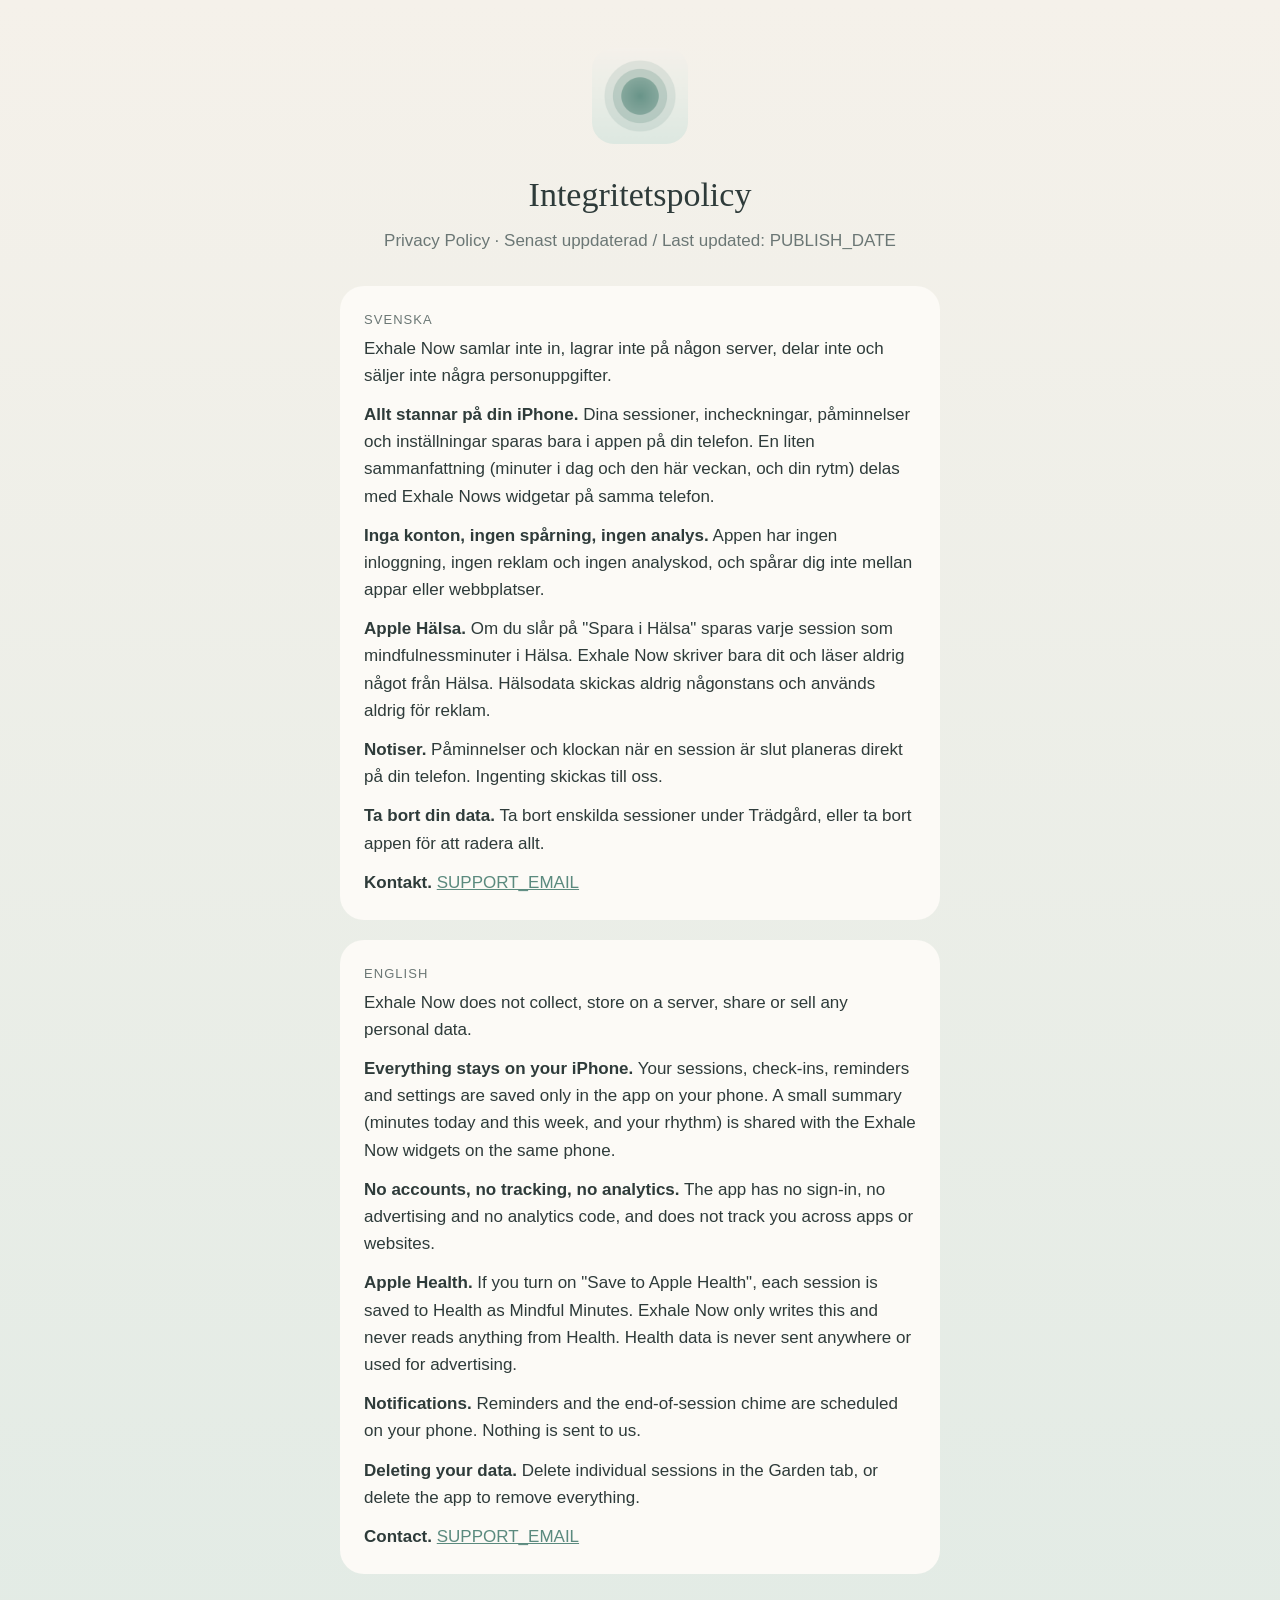
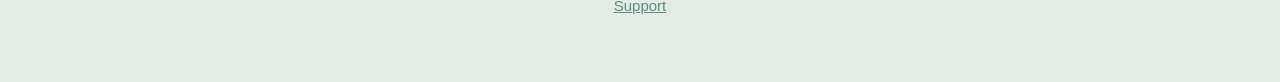
==== privacy.html @ b83216d8 "Prepare App Store release: pages, store texts and screenshots - Website/: support page and privacy p" ====
<!doctype html>
<html lang="sv">
<head>
  <meta charset="utf-8">
  <meta name="viewport" content="width=device-width, initial-scale=1">
  <title>Exhale Now: Privacy Policy</title>
  <link rel="stylesheet" href="style.css">
</head>
<body>
<main>
  <header>
    <img src="icon.png" alt="">
    <h1>Integritetspolicy</h1>
    <p>Privacy Policy · Senast uppdaterad / Last updated: PUBLISH_DATE</p>
  </header>

  <section>
    <div class="lang">Svenska</div>
    <p>Exhale Now samlar inte in, lagrar inte på någon server, delar inte och säljer inte några personuppgifter.</p>
    <p><strong>Allt stannar på din iPhone.</strong> Dina sessioner, incheckningar, påminnelser och inställningar sparas bara i appen på din telefon. En liten sammanfattning (minuter i dag och den här veckan, och din rytm) delas med Exhale Nows widgetar på samma telefon.</p>
    <p><strong>Inga konton, ingen spårning, ingen analys.</strong> Appen har ingen inloggning, ingen reklam och ingen analyskod, och spårar dig inte mellan appar eller webbplatser.</p>
    <p><strong>Apple Hälsa.</strong> Om du slår på "Spara i Hälsa" sparas varje session som mindfulnessminuter i Hälsa. Exhale Now skriver bara dit och läser aldrig något från Hälsa. Hälsodata skickas aldrig någonstans och används aldrig för reklam.</p>
    <p><strong>Notiser.</strong> Påminnelser och klockan när en session är slut planeras direkt på din telefon. Ingenting skickas till oss.</p>
    <p><strong>Ta bort din data.</strong> Ta bort enskilda sessioner under Trädgård, eller ta bort appen för att radera allt.</p>
    <p><strong>Kontakt.</strong> <a href="mailto:SUPPORT_EMAIL">SUPPORT_EMAIL</a></p>
  </section>

  <section>
    <div class="lang">English</div>
    <p>Exhale Now does not collect, store on a server, share or sell any personal data.</p>
    <p><strong>Everything stays on your iPhone.</strong> Your sessions, check-ins, reminders and settings are saved only in the app on your phone. A small summary (minutes today and this week, and your rhythm) is shared with the Exhale Now widgets on the same phone.</p>
    <p><strong>No accounts, no tracking, no analytics.</strong> The app has no sign-in, no advertising and no analytics code, and does not track you across apps or websites.</p>
    <p><strong>Apple Health.</strong> If you turn on "Save to Apple Health", each session is saved to Health as Mindful Minutes. Exhale Now only writes this and never reads anything from Health. Health data is never sent anywhere or used for advertising.</p>
    <p><strong>Notifications.</strong> Reminders and the end-of-session chime are scheduled on your phone. Nothing is sent to us.</p>
    <p><strong>Deleting your data.</strong> Delete individual sessions in the Garden tab, or delete the app to remove everything.</p>
    <p><strong>Contact.</strong> <a href="mailto:SUPPORT_EMAIL">SUPPORT_EMAIL</a></p>
  </section>

  <nav><a href="index.html">Support</a></nav>
</main>
</body>
</html>
---- style.css ----
/* Same calm colors as the app (Assets.xcassets). */
:root {
  --sage: #5B8A7E;
  --sand: #F5F1EA;
  --mist: #E2EBE5;
  --ink: #2E3B3A;
  --card: #FCFAF6;
  --muted: #6B7775;
}

@media (prefers-color-scheme: dark) {
  :root {
    --sage: #93C2B4;
    --sand: #111819;
    --mist: #1A2726;
    --ink: #E4EBE8;
    --card: #1D2827;
    --muted: #9AA6A3;
  }
}

* { box-sizing: border-box; }

body {
  margin: 0;
  min-height: 100vh;
  background: linear-gradient(var(--sand), var(--mist));
  color: var(--ink);
  font: 17px/1.6 -apple-system, BlinkMacSystemFont, "Helvetica Neue", sans-serif;
}

main {
  max-width: 640px;
  margin: 0 auto;
  padding: 48px 20px 64px;
}

header { text-align: center; margin-bottom: 32px; }
header img { width: 96px; height: 96px; border-radius: 22px; }

h1, h2 { font-family: "New York", Georgia, serif; font-weight: 500; }
h1 { font-size: 34px; margin: 16px 0 4px; }
h2 { font-size: 22px; margin: 0 0 8px; }
header p { margin: 0; color: var(--muted); }

section {
  background: var(--card);
  border-radius: 24px;
  padding: 24px;
  margin-bottom: 20px;
}

section p { margin: 0 0 12px; }
section p:last-child { margin-bottom: 0; }

a { color: var(--sage); }
nav { text-align: center; color: var(--muted); font-size: 15px; }
.lang { color: var(--muted); font-size: 13px; letter-spacing: 0.08em; text-transform: uppercase; margin-bottom: 4px; }
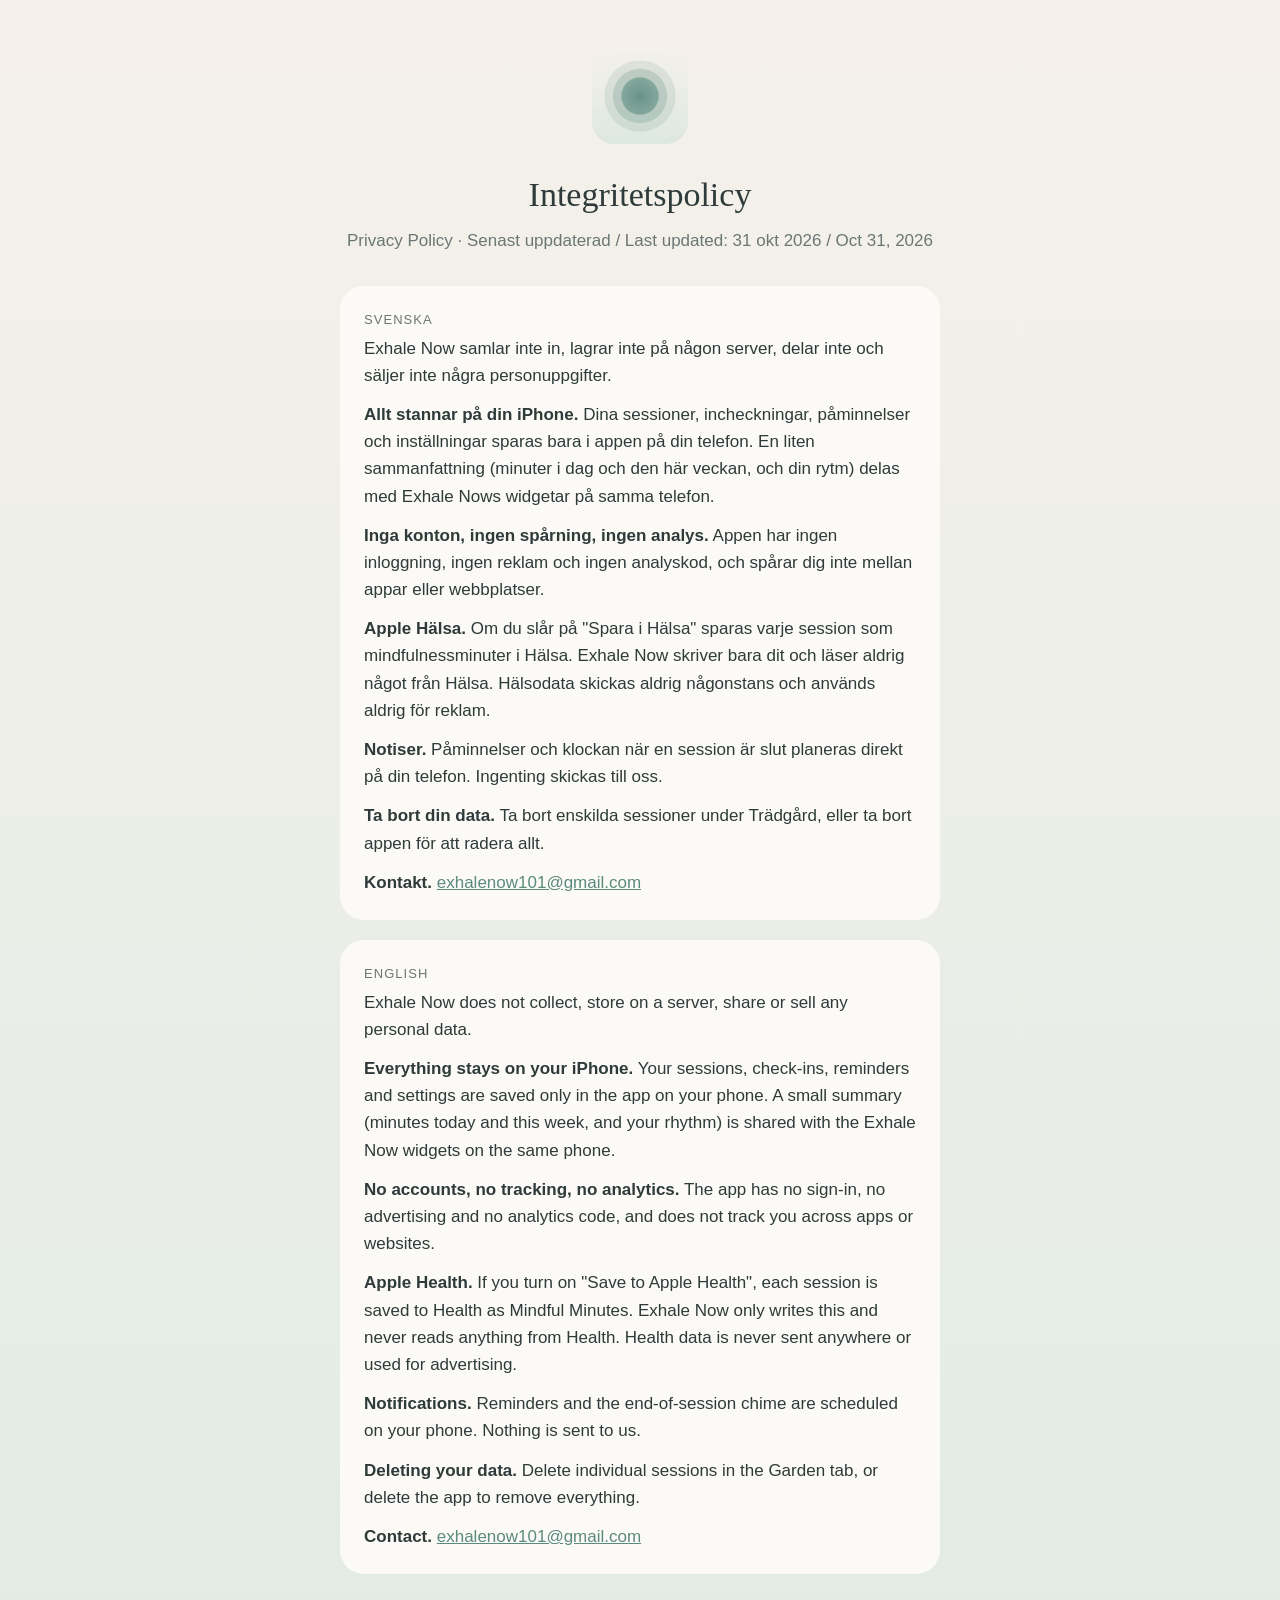
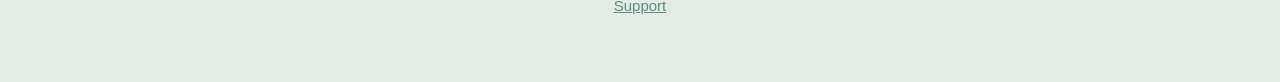
==== commit e98f0f63: "Add support email to the website Co-Authored-By: Claude Opus 5.5 <noreply@anthropic.com>" ====
--- a/privacy.html
+++ b/privacy.html
@@ -11,7 +11,7 @@
   <header>
     <img src="icon.png" alt="">
     <h1>Integritetspolicy</h1>
-    <p>Privacy Policy · Senast uppdaterad / Last updated: PUBLISH_DATE</p>
+    <p>Privacy Policy · Senast uppdaterad / Last updated: 31 okt 2026 / Oct 31, 2026</p>
   </header>
 
   <section>
@@ -22,7 +22,7 @@
     <p><strong>Apple Hälsa.</strong> Om du slår på "Spara i Hälsa" sparas varje session som mindfulnessminuter i Hälsa. Exhale Now skriver bara dit och läser aldrig något från Hälsa. Hälsodata skickas aldrig någonstans och används aldrig för reklam.</p>
     <p><strong>Notiser.</strong> Påminnelser och klockan när en session är slut planeras direkt på din telefon. Ingenting skickas till oss.</p>
     <p><strong>Ta bort din data.</strong> Ta bort enskilda sessioner under Trädgård, eller ta bort appen för att radera allt.</p>
-    <p><strong>Kontakt.</strong> <a href="mailto:SUPPORT_EMAIL">SUPPORT_EMAIL</a></p>
+    <p><strong>Kontakt.</strong> <a href="mailto:exhalenow101@gmail.com">exhalenow101@gmail.com</a></p>
   </section>
 
   <section>
@@ -33,7 +33,7 @@
     <p><strong>Apple Health.</strong> If you turn on "Save to Apple Health", each session is saved to Health as Mindful Minutes. Exhale Now only writes this and never reads anything from Health. Health data is never sent anywhere or used for advertising.</p>
     <p><strong>Notifications.</strong> Reminders and the end-of-session chime are scheduled on your phone. Nothing is sent to us.</p>
     <p><strong>Deleting your data.</strong> Delete individual sessions in the Garden tab, or delete the app to remove everything.</p>
-    <p><strong>Contact.</strong> <a href="mailto:SUPPORT_EMAIL">SUPPORT_EMAIL</a></p>
+    <p><strong>Contact.</strong> <a href="mailto:exhalenow101@gmail.com">exhalenow101@gmail.com</a></p>
   </section>
 
   <nav><a href="index.html">Support</a></nav>
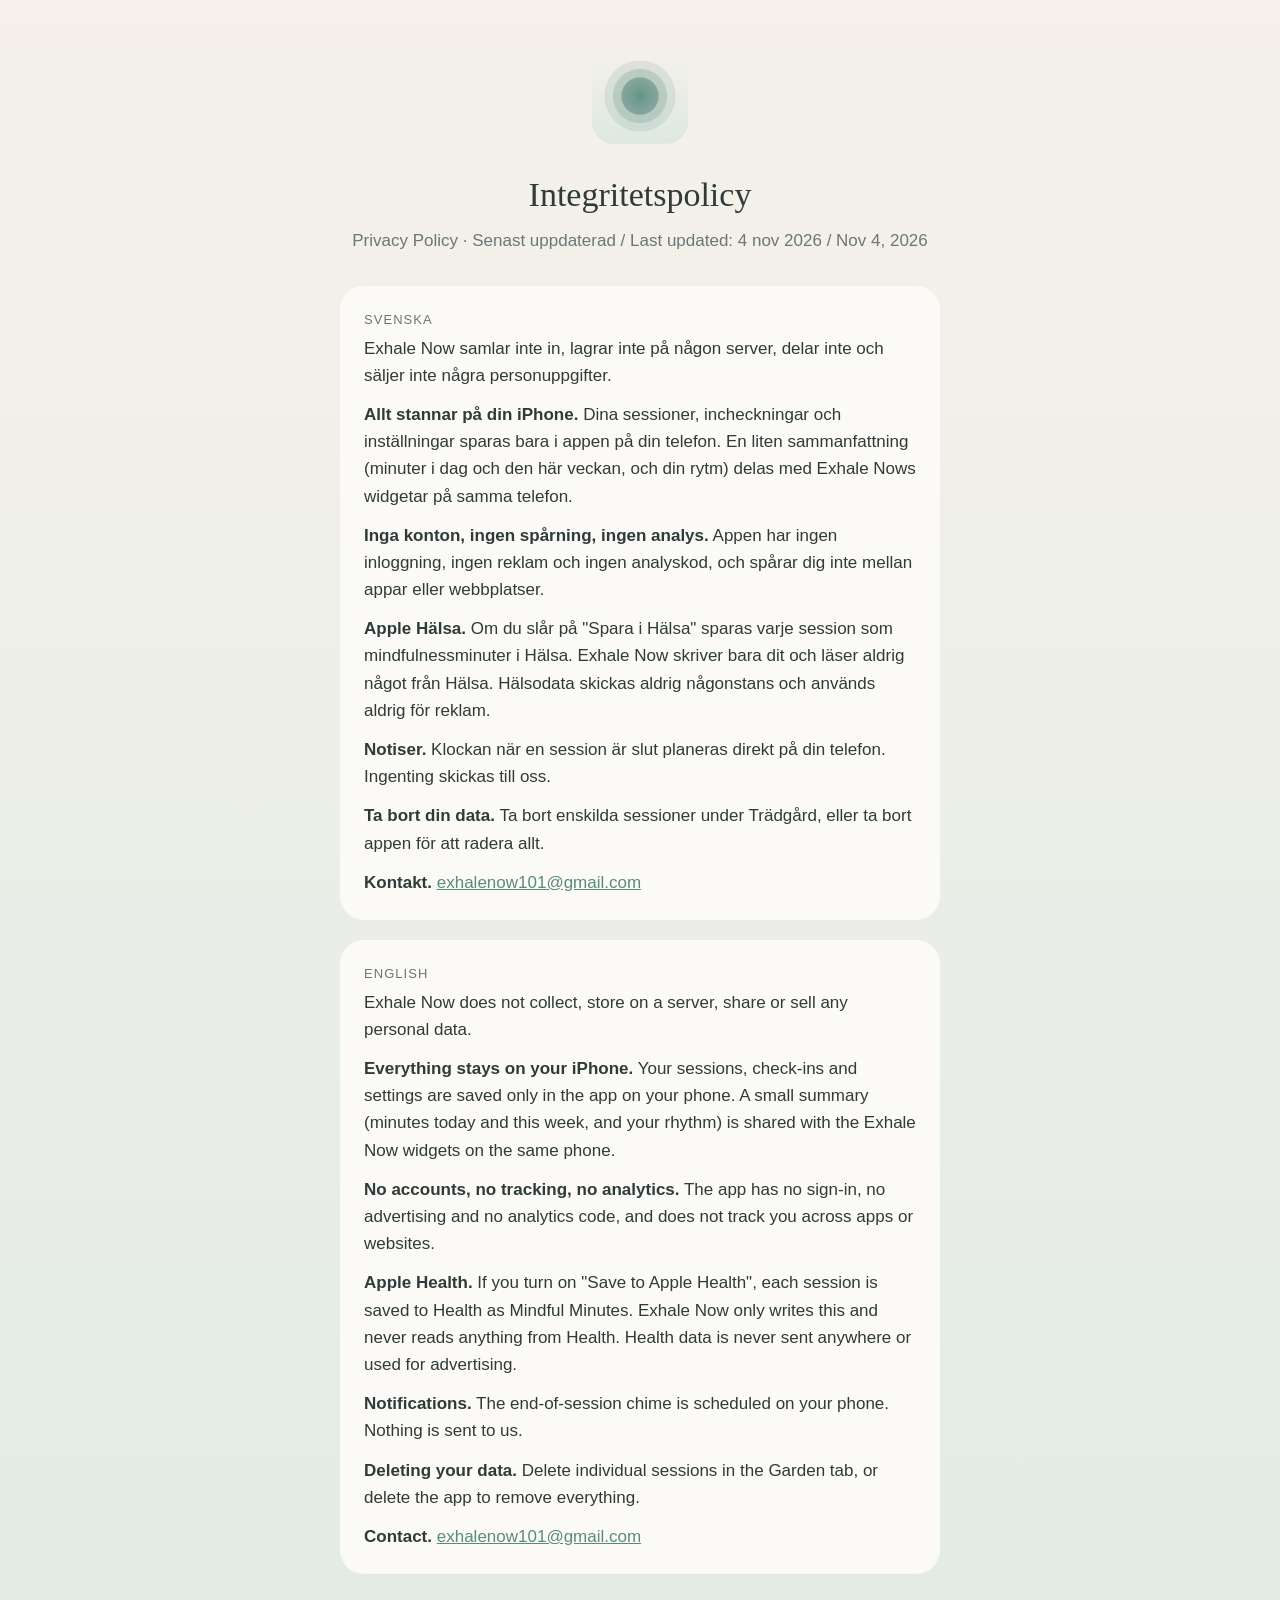
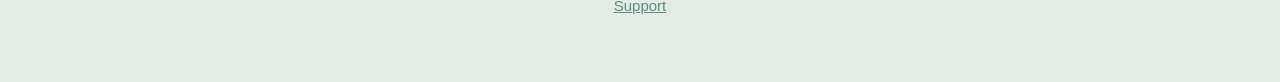
==== commit 4e502f27: "Remove reminders The Reminders tab, smart reminders and own times are gone. Stats stay. The only not" ====
--- a/privacy.html
+++ b/privacy.html
@@ -11,16 +11,16 @@
   <header>
     <img src="icon.png" alt="">
     <h1>Integritetspolicy</h1>
-    <p>Privacy Policy · Senast uppdaterad / Last updated: 31 okt 2026 / Oct 31, 2026</p>
+    <p>Privacy Policy · Senast uppdaterad / Last updated: 4 nov 2026 / Nov 4, 2026</p>
   </header>
 
   <section>
     <div class="lang">Svenska</div>
     <p>Exhale Now samlar inte in, lagrar inte på någon server, delar inte och säljer inte några personuppgifter.</p>
-    <p><strong>Allt stannar på din iPhone.</strong> Dina sessioner, incheckningar, påminnelser och inställningar sparas bara i appen på din telefon. En liten sammanfattning (minuter i dag och den här veckan, och din rytm) delas med Exhale Nows widgetar på samma telefon.</p>
+    <p><strong>Allt stannar på din iPhone.</strong> Dina sessioner, incheckningar och inställningar sparas bara i appen på din telefon. En liten sammanfattning (minuter i dag och den här veckan, och din rytm) delas med Exhale Nows widgetar på samma telefon.</p>
     <p><strong>Inga konton, ingen spårning, ingen analys.</strong> Appen har ingen inloggning, ingen reklam och ingen analyskod, och spårar dig inte mellan appar eller webbplatser.</p>
     <p><strong>Apple Hälsa.</strong> Om du slår på "Spara i Hälsa" sparas varje session som mindfulnessminuter i Hälsa. Exhale Now skriver bara dit och läser aldrig något från Hälsa. Hälsodata skickas aldrig någonstans och används aldrig för reklam.</p>
-    <p><strong>Notiser.</strong> Påminnelser och klockan när en session är slut planeras direkt på din telefon. Ingenting skickas till oss.</p>
+    <p><strong>Notiser.</strong> Klockan när en session är slut planeras direkt på din telefon. Ingenting skickas till oss.</p>
     <p><strong>Ta bort din data.</strong> Ta bort enskilda sessioner under Trädgård, eller ta bort appen för att radera allt.</p>
     <p><strong>Kontakt.</strong> <a href="mailto:exhalenow101@gmail.com">exhalenow101@gmail.com</a></p>
   </section>
@@ -28,10 +28,10 @@
   <section>
     <div class="lang">English</div>
     <p>Exhale Now does not collect, store on a server, share or sell any personal data.</p>
-    <p><strong>Everything stays on your iPhone.</strong> Your sessions, check-ins, reminders and settings are saved only in the app on your phone. A small summary (minutes today and this week, and your rhythm) is shared with the Exhale Now widgets on the same phone.</p>
+    <p><strong>Everything stays on your iPhone.</strong> Your sessions, check-ins and settings are saved only in the app on your phone. A small summary (minutes today and this week, and your rhythm) is shared with the Exhale Now widgets on the same phone.</p>
     <p><strong>No accounts, no tracking, no analytics.</strong> The app has no sign-in, no advertising and no analytics code, and does not track you across apps or websites.</p>
     <p><strong>Apple Health.</strong> If you turn on "Save to Apple Health", each session is saved to Health as Mindful Minutes. Exhale Now only writes this and never reads anything from Health. Health data is never sent anywhere or used for advertising.</p>
-    <p><strong>Notifications.</strong> Reminders and the end-of-session chime are scheduled on your phone. Nothing is sent to us.</p>
+    <p><strong>Notifications.</strong> The end-of-session chime is scheduled on your phone. Nothing is sent to us.</p>
     <p><strong>Deleting your data.</strong> Delete individual sessions in the Garden tab, or delete the app to remove everything.</p>
     <p><strong>Contact.</strong> <a href="mailto:exhalenow101@gmail.com">exhalenow101@gmail.com</a></p>
   </section>
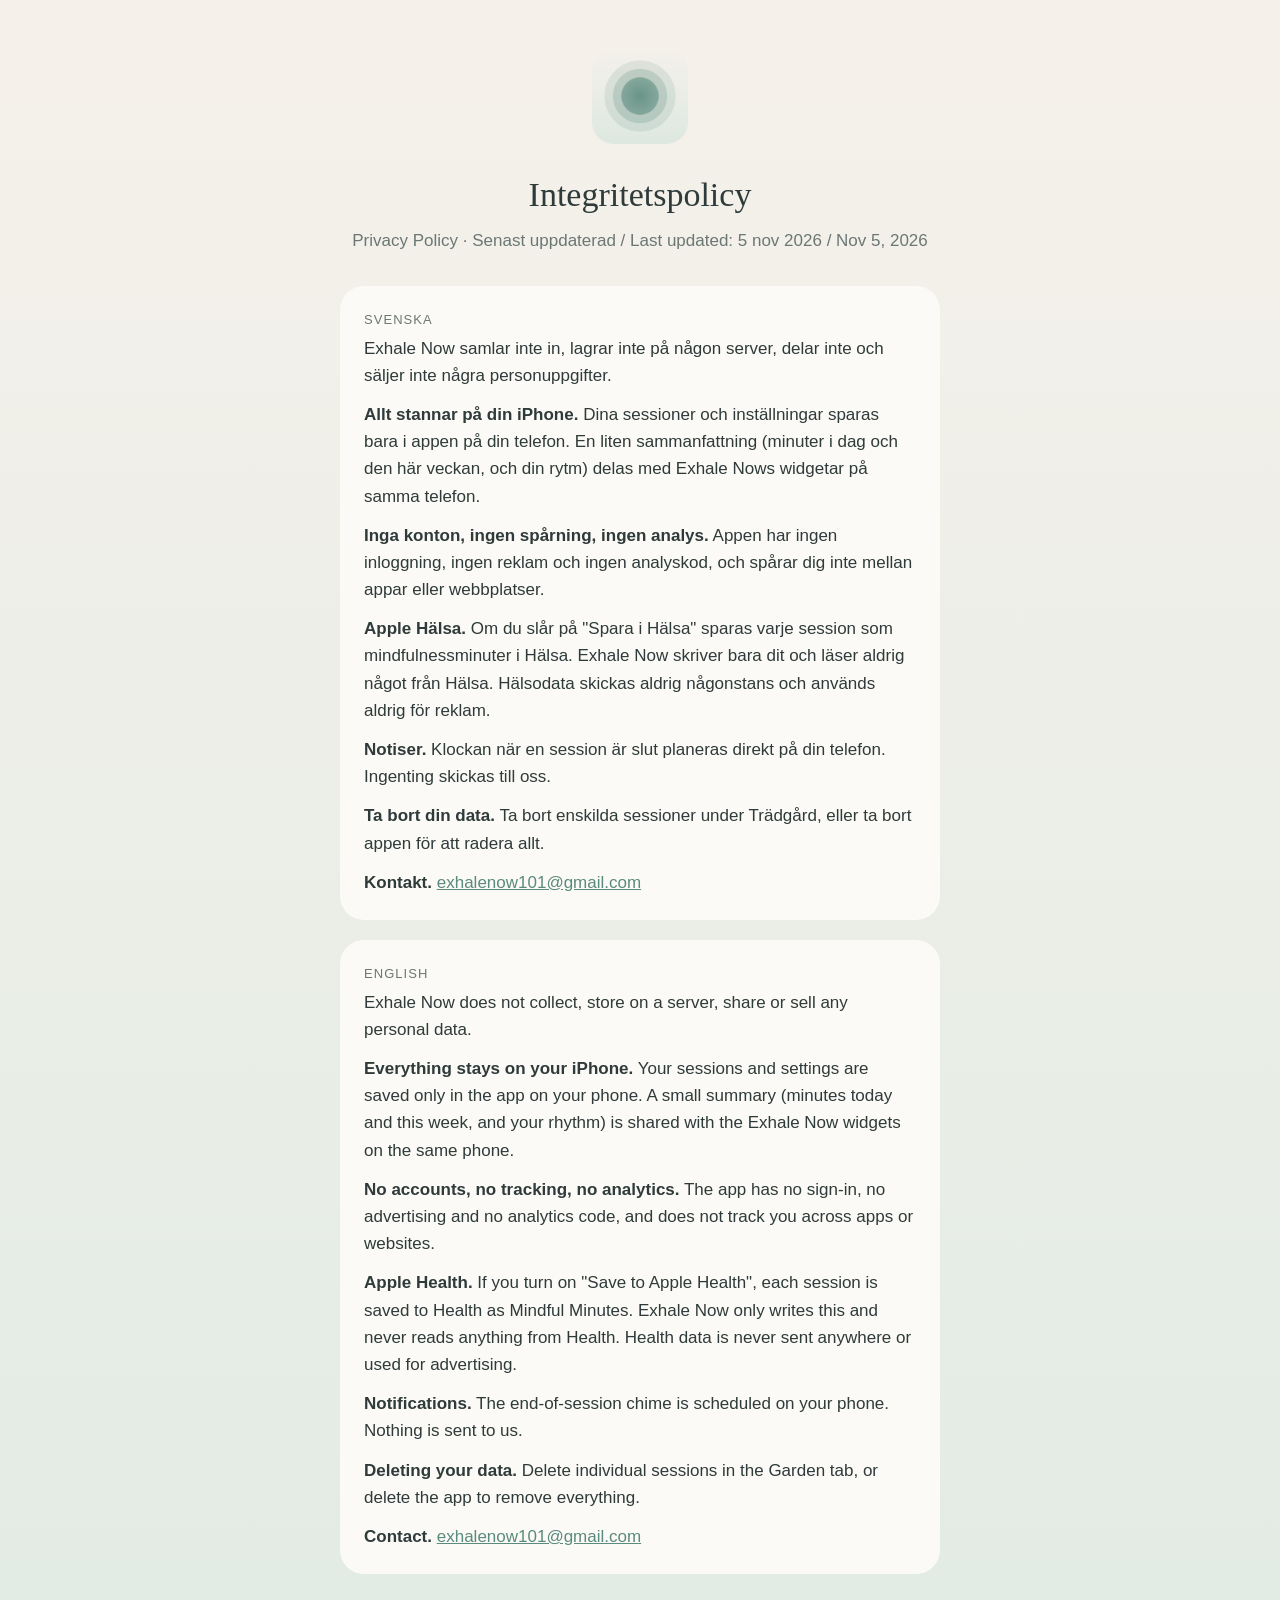
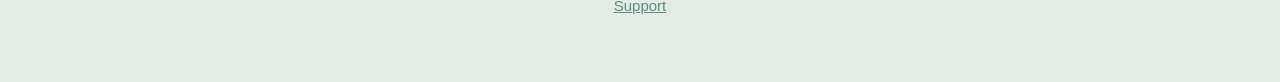
==== commit 31d6fbf1: "Remove the mood check-ins Begin now goes straight into the session, and the end screen only says wel" ====
--- a/privacy.html
+++ b/privacy.html
@@ -11,13 +11,13 @@
   <header>
     <img src="icon.png" alt="">
     <h1>Integritetspolicy</h1>
-    <p>Privacy Policy · Senast uppdaterad / Last updated: 4 nov 2026 / Nov 4, 2026</p>
+    <p>Privacy Policy · Senast uppdaterad / Last updated: 5 nov 2026 / Nov 5, 2026</p>
   </header>
 
   <section>
     <div class="lang">Svenska</div>
     <p>Exhale Now samlar inte in, lagrar inte på någon server, delar inte och säljer inte några personuppgifter.</p>
-    <p><strong>Allt stannar på din iPhone.</strong> Dina sessioner, incheckningar och inställningar sparas bara i appen på din telefon. En liten sammanfattning (minuter i dag och den här veckan, och din rytm) delas med Exhale Nows widgetar på samma telefon.</p>
+    <p><strong>Allt stannar på din iPhone.</strong> Dina sessioner och inställningar sparas bara i appen på din telefon. En liten sammanfattning (minuter i dag och den här veckan, och din rytm) delas med Exhale Nows widgetar på samma telefon.</p>
     <p><strong>Inga konton, ingen spårning, ingen analys.</strong> Appen har ingen inloggning, ingen reklam och ingen analyskod, och spårar dig inte mellan appar eller webbplatser.</p>
     <p><strong>Apple Hälsa.</strong> Om du slår på "Spara i Hälsa" sparas varje session som mindfulnessminuter i Hälsa. Exhale Now skriver bara dit och läser aldrig något från Hälsa. Hälsodata skickas aldrig någonstans och används aldrig för reklam.</p>
     <p><strong>Notiser.</strong> Klockan när en session är slut planeras direkt på din telefon. Ingenting skickas till oss.</p>
@@ -28,7 +28,7 @@
   <section>
     <div class="lang">English</div>
     <p>Exhale Now does not collect, store on a server, share or sell any personal data.</p>
-    <p><strong>Everything stays on your iPhone.</strong> Your sessions, check-ins and settings are saved only in the app on your phone. A small summary (minutes today and this week, and your rhythm) is shared with the Exhale Now widgets on the same phone.</p>
+    <p><strong>Everything stays on your iPhone.</strong> Your sessions and settings are saved only in the app on your phone. A small summary (minutes today and this week, and your rhythm) is shared with the Exhale Now widgets on the same phone.</p>
     <p><strong>No accounts, no tracking, no analytics.</strong> The app has no sign-in, no advertising and no analytics code, and does not track you across apps or websites.</p>
     <p><strong>Apple Health.</strong> If you turn on "Save to Apple Health", each session is saved to Health as Mindful Minutes. Exhale Now only writes this and never reads anything from Health. Health data is never sent anywhere or used for advertising.</p>
     <p><strong>Notifications.</strong> The end-of-session chime is scheduled on your phone. Nothing is sent to us.</p>
